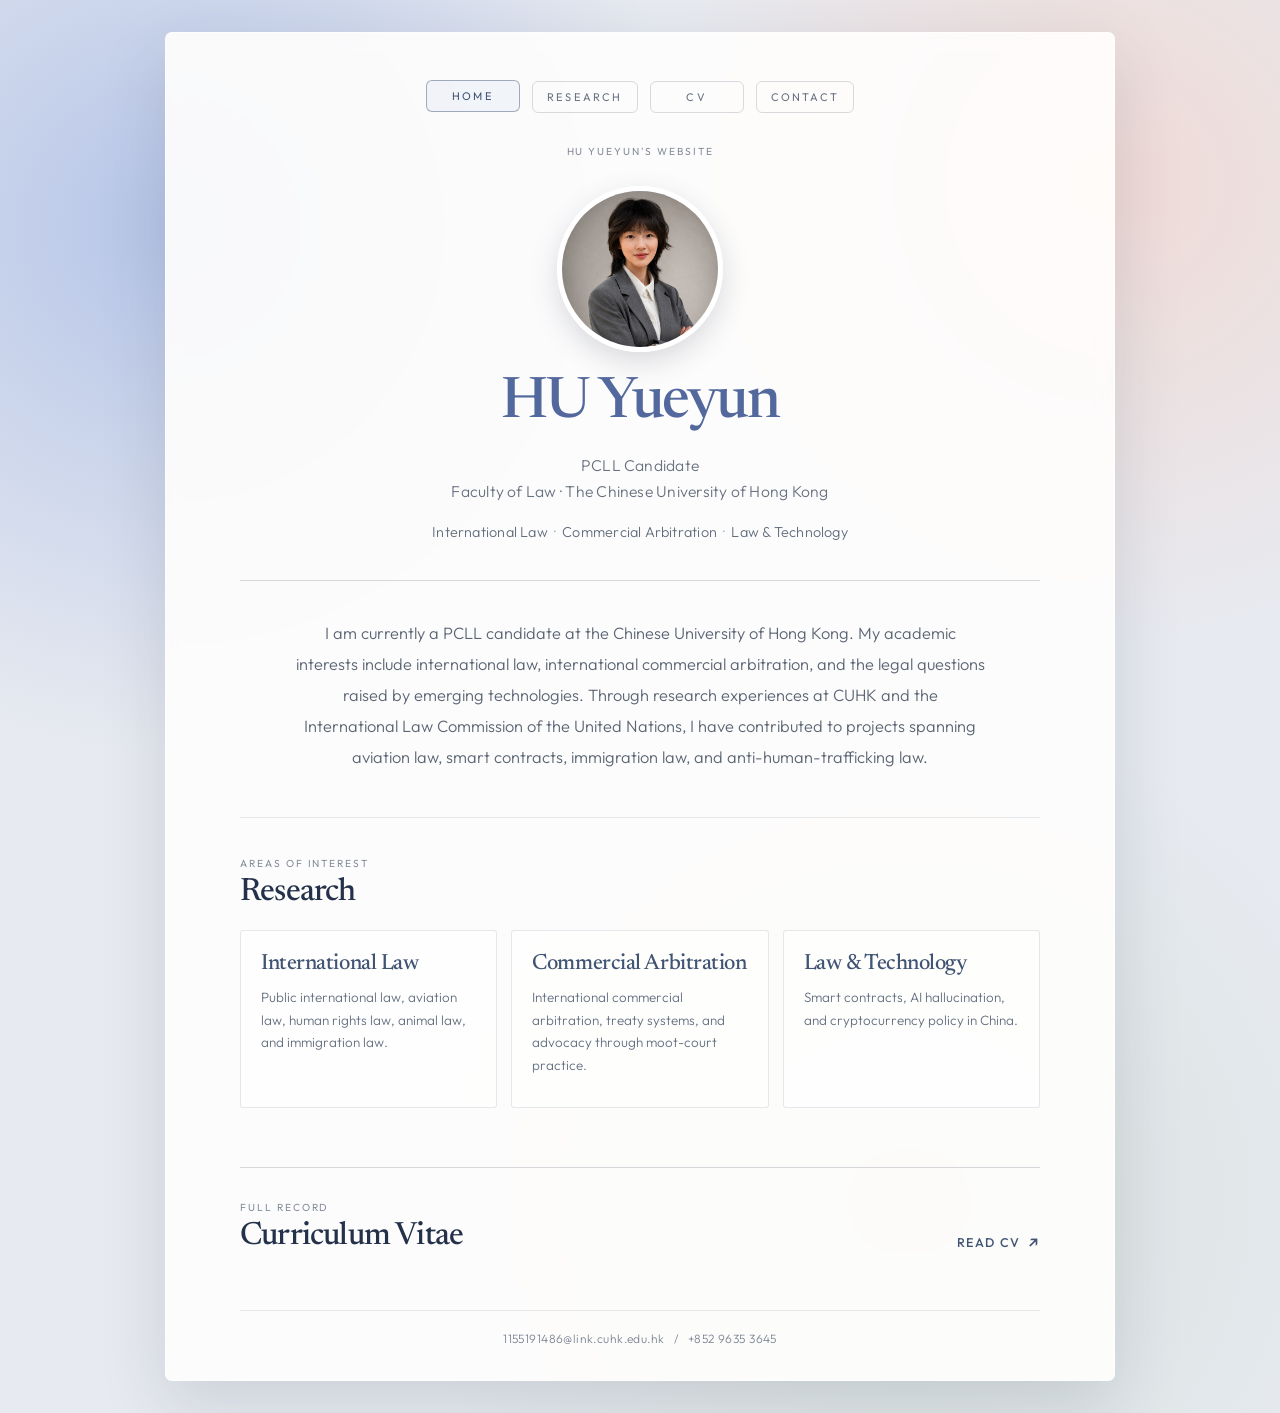
==== index.html @ 5befab6d "Add files via upload" ====
<!doctype html>
<html lang="en">
  <head>
    <meta charset="utf-8">
    <meta name="viewport" content="width=device-width, initial-scale=1">
    <meta name="description" content="HU Yueyun — PCLL candidate at the Chinese University of Hong Kong. Interests in international law, commercial arbitration, and law and technology.">
    <meta name="theme-color" content="#dce5f2">
    <title>HU Yueyun | Law</title>
    <link rel="icon" href="favicon.svg" type="image/svg+xml">
    <link rel="preconnect" href="https://fonts.googleapis.com">
    <link rel="preconnect" href="https://fonts.gstatic.com" crossorigin>
    <link href="https://fonts.googleapis.com/css2?family=Newsreader:opsz,wght@6..72,400;6..72,500;6..72,600&amp;family=Outfit:wght@300;400;500;600&amp;display=swap" rel="stylesheet">
    <link rel="stylesheet" href="style.css">
  </head>
  <body class="home-page">
    <main class="site-shell">
      <nav class="site-nav" aria-label="Primary navigation">
        <a class="is-current" href="./">Home</a>
        <a href="#research">Research</a>
        <a href="cv/index.html">CV</a>
        <a href="mailto:1155191486@link.cuhk.edu.hk">Contact</a>
      </nav>

      <section class="home-hero" aria-labelledby="page-title">
        <p class="eyebrow">HU YUEYUN'S WEBSITE</p>
        <figure class="portrait-wrap">
          <img src="assets/profile.jpg" alt="Portrait of HU Yueyun" class="portrait">
        </figure>
        <h1 id="page-title">HU Yueyun</h1>
        <p class="role">PCLL Candidate<br>Faculty of Law · The Chinese University of Hong Kong</p>
        <p class="focus-line">International Law <span>·</span> Commercial Arbitration <span>·</span> Law &amp; Technology</p>
      </section>

      <div class="rule" aria-hidden="true"></div>

      <section class="introduction" aria-label="Introduction">
        <p>
          I am currently a PCLL candidate at the Chinese University of Hong Kong. My academic interests include international law, international commercial arbitration, and the legal questions raised by emerging technologies. Through research experiences at CUHK and the International Law Commission of the United Nations, I have contributed to projects spanning aviation law, smart contracts, immigration law, and anti-human-trafficking law.
        </p>
      </section>

      <section id="research" class="interest-section" aria-labelledby="research-title">
        <p class="section-kicker">AREAS OF INTEREST</p>
        <h2 id="research-title">Research</h2>
        <div class="interest-grid">
          <article>
            <h3>International Law</h3>
            <p>Public international law, aviation law, human rights law, animal law, and immigration law.</p>
          </article>
          <article>
            <h3>Commercial Arbitration</h3>
            <p>International commercial arbitration, treaty systems, and advocacy through moot-court practice.</p>
          </article>
          <article>
            <h3>Law &amp; Technology</h3>
            <p>Smart contracts, AI hallucination, and cryptocurrency policy in China.</p>
          </article>
        </div>
      </section>

      <section class="home-action" aria-label="Curriculum vitae">
        <div>
          <p class="section-kicker">FULL RECORD</p>
          <h2>Curriculum Vitae</h2>
        </div>
        <a class="text-link" href="cv/index.html">Read CV <span aria-hidden="true">↗</span></a>
      </section>

      <footer class="site-footer">
        <a href="mailto:1155191486@link.cuhk.edu.hk">1155191486@link.cuhk.edu.hk</a>
        <span aria-hidden="true">/</span>
        <a href="tel:+85296353645">+852 9635 3645</a>
      </footer>
    </main>
  </body>
</html>
---- style.css ----
:root {
  --paper: #fffefd;
  --warm-paper: #f8f6f2;
  --ink: #24314a;
  --ink-soft: #667085;
  --line: rgba(42, 55, 78, 0.19);
  --line-light: rgba(42, 55, 78, 0.11);
  --accent: #6c7db3;
  --accent-deep: #415474;
  --sans: "Outfit", "Avenir Next", "Segoe UI", sans-serif;
  --serif: "Newsreader", "Iowan Old Style", Georgia, serif;
}

* { box-sizing: border-box; }

html { scroll-behavior: smooth; }

body {
  min-width: 320px;
  margin: 0;
  color: var(--ink);
  background: var(--warm-paper);
  font-family: var(--sans);
  font-weight: 400;
  -webkit-font-smoothing: antialiased;
  text-rendering: optimizeLegibility;
}

a { color: inherit; text-underline-offset: 0.18em; }

a:focus-visible {
  outline: 2px solid var(--accent);
  outline-offset: 4px;
}

.home-page {
  min-height: 100vh;
  padding: 32px 20px;
  background:
    radial-gradient(circle at 13% 16%, rgba(178, 194, 231, 0.92), transparent 33rem),
    radial-gradient(circle at 87% 13%, rgba(242, 214, 207, 0.78), transparent 29rem),
    radial-gradient(circle at 71% 85%, rgba(198, 215, 201, 0.45), transparent 31rem),
    #e7eaf0;
}

.site-shell {
  width: min(100%, 950px);
  margin: 0 auto;
  padding: 48px 74px 34px;
  background: rgba(255, 254, 253, 0.9);
  border: 1px solid rgba(255, 255, 255, 0.68);
  border-radius: 7px;
  box-shadow: 0 24px 66px rgba(48, 58, 81, 0.15);
  backdrop-filter: blur(8px);
}

.site-nav {
  display: flex;
  justify-content: center;
  gap: 12px;
  margin: 0;
}

.site-nav a {
  min-width: 94px;
  padding: 10px 14px 9px;
  border: 1px solid rgba(50, 61, 83, 0.18);
  border-radius: 6px;
  color: #687182;
  font-size: 0.69rem;
  font-weight: 400;
  letter-spacing: 0.2em;
  line-height: 1;
  text-align: center;
  text-decoration: none;
  text-transform: uppercase;
  transition: border-color 160ms ease, color 160ms ease, background-color 160ms ease, transform 160ms ease;
}

.site-nav a:hover,
.site-nav a.is-current {
  border-color: rgba(65, 84, 116, 0.46);
  color: var(--accent-deep);
  background: rgba(238, 241, 248, 0.76);
  transform: translateY(-1px);
}

.home-hero {
  display: grid;
  justify-items: center;
  padding: 31px 0 35px;
  text-align: center;
}

.eyebrow,
.section-kicker {
  margin: 0;
  color: #858c9a;
  font-size: 0.64rem;
  font-weight: 400;
  letter-spacing: 0.19em;
  line-height: 1.5;
  text-transform: uppercase;
}

.portrait-wrap {
  width: 166px;
  height: 166px;
  margin: 27px 0 25px;
  border: 5px solid rgba(255, 255, 255, 0.92);
  border-radius: 50%;
  overflow: hidden;
  box-shadow: 0 10px 28px rgba(54, 62, 81, 0.18);
}

.portrait {
  display: block;
  width: 100%;
  height: 100%;
  object-fit: cover;
  object-position: 50% 19%;
}

h1, h2, h3, p { margin-top: 0; }

.home-hero h1,
.cv-header h1 {
  margin-bottom: 21px;
  color: #53699d;
  font-family: var(--serif);
  font-size: clamp(2.35rem, 5.3vw, 3.55rem);
  font-weight: 500;
  letter-spacing: -0.038em;
  line-height: 0.94;
}

.role,
.focus-line {
  margin-bottom: 0;
  color: #687180;
  font-size: 0.98rem;
  font-weight: 300;
  letter-spacing: 0.015em;
  line-height: 1.66;
}

.focus-line {
  max-width: 620px;
  margin-top: 17px;
  color: #626e7d;
  font-size: 0.9rem;
}

.focus-line span { color: #9eabc0; padding: 0 0.2em; }

.rule {
  width: 100%;
  height: 1px;
  background: var(--line);
}

.introduction {
  max-width: 690px;
  margin: 0 auto;
  padding: 37px 0 43px;
  color: #5b6574;
  font-size: 1.025rem;
  font-weight: 300;
  line-height: 1.9;
  text-align: center;
}

.introduction p { margin-bottom: 0; }

.interest-section {
  padding: 38px 0 12px;
  border-top: 1px solid var(--line-light);
}

.interest-section h2,
.home-action h2 {
  margin: 5px 0 22px;
  color: var(--ink);
  font-family: var(--serif);
  font-size: 2rem;
  font-weight: 500;
  letter-spacing: -0.025em;
}

.interest-grid {
  display: grid;
  grid-template-columns: repeat(3, 1fr);
  gap: 14px;
}

.interest-grid article {
  min-height: 178px;
  padding: 22px 20px 20px;
  border: 1px solid var(--line-light);
  border-radius: 3px;
  background: rgba(255, 255, 255, 0.46);
  transition: transform 180ms ease, box-shadow 180ms ease;
}

.interest-grid article:hover {
  transform: translateY(-3px);
  box-shadow: 0 13px 24px rgba(54, 62, 81, 0.09);
}

.interest-grid h3 {
  margin-bottom: 11px;
  color: var(--accent-deep);
  font-family: var(--serif);
  font-size: 1.38rem;
  font-weight: 500;
  letter-spacing: -0.02em;
}

.interest-grid p {
  margin-bottom: 0;
  color: #657080;
  font-size: 0.84rem;
  font-weight: 300;
  line-height: 1.68;
}

.home-action {
  display: flex;
  align-items: end;
  justify-content: space-between;
  gap: 24px;
  margin-top: 47px;
  padding: 32px 0 0;
  border-top: 1px solid var(--line);
}

.home-action h2 { margin-bottom: 0; }

.text-link,
.download-link {
  display: inline-flex;
  align-items: center;
  gap: 7px;
  color: var(--accent-deep);
  font-size: 0.79rem;
  font-weight: 500;
  letter-spacing: 0.11em;
  text-decoration: none;
  text-transform: uppercase;
}

.text-link:hover,
.download-link:hover { color: #7e91c5; }
.text-link span { font-size: 1rem; transition: transform 160ms ease; }
.text-link:hover span { transform: translate(2px, -2px); }

.site-footer {
  display: flex;
  justify-content: center;
  flex-wrap: wrap;
  gap: 9px;
  margin-top: 58px;
  padding-top: 20px;
  border-top: 1px solid var(--line-light);
  color: #7b8493;
  font-size: 0.75rem;
  font-weight: 300;
  letter-spacing: 0.035em;
}

.site-footer a { text-decoration: none; }
.site-footer a:hover { color: var(--accent-deep); }

/* CV */
.cv-page {
  padding: 32px 20px 55px;
  background: #f4f2ee;
}

.cv-shell {
  width: min(100%, 1000px);
  margin: 0 auto;
  padding: 42px 64px 30px;
  background: var(--paper);
  border: 1px solid #e7e3dc;
  box-shadow: 0 14px 45px rgba(62, 57, 47, 0.07);
}

.cv-nav {
  justify-content: flex-end;
}

.cv-nav a { min-width: 83px; }

.cv-header {
  display: flex;
  align-items: end;
  justify-content: space-between;
  gap: 30px;
  padding: 69px 0 37px;
  border-bottom: 1px solid var(--line);
}

.cv-header h1 {
  margin: 5px 0 14px;
  color: var(--ink);
  font-size: clamp(2.65rem, 5vw, 4rem);
}

.cv-contact {
  display: flex;
  flex-wrap: wrap;
  gap: 7px;
  margin-bottom: 0;
  color: #697385;
  font-size: 0.84rem;
  font-weight: 300;
}

.cv-contact a { text-decoration: none; }
.cv-contact a:hover { color: var(--accent-deep); }

.download-link {
  flex: 0 0 auto;
  margin-bottom: 3px;
  padding-bottom: 4px;
  border-bottom: 1px solid currentColor;
}

.download-link span { font-size: 1rem; }

.cv-section {
  display: grid;
  grid-template-columns: 172px minmax(0, 1fr);
  gap: 34px;
  padding: 43px 0 5px;
}

.cv-section > h2 {
  margin: 0;
  color: #596270;
  font-size: 0.68rem;
  font-weight: 500;
  letter-spacing: 0.16em;
  line-height: 1.6;
  text-transform: uppercase;
}

.cv-entry,
.list-entry,
.work-list,
.activity-list,
.language-line {
  grid-column: 2;
}

.cv-entry {
  display: grid;
  grid-template-columns: minmax(0, 1fr) 122px;
  gap: 20px;
  margin-bottom: 29px;
}

.entry-heading h3 {
  margin-bottom: 2px;
  color: var(--ink);
  font-family: var(--serif);
  font-size: 1.27rem;
  font-weight: 600;
  letter-spacing: -0.015em;
  line-height: 1.13;
}

.entry-heading > p,
.list-context {
  margin-bottom: 9px;
  color: #687385;
  font-size: 0.86rem;
  font-weight: 300;
  line-height: 1.45;
}

.entry-date {
  margin: 3px 0 0;
  color: #7a8493;
  font-size: 0.7rem;
  font-weight: 400;
  letter-spacing: 0.04em;
  line-height: 1.4;
  text-align: right;
  text-transform: uppercase;
}

.cv-entry ul,
.award-list,
.activity-list,
.work-list {
  margin: 0;
  padding-left: 1.1em;
  color: #4e596a;
  font-size: 0.88rem;
  font-weight: 300;
  line-height: 1.63;
}

.cv-entry li + li,
.award-list li + li,
.activity-list li + li,
.work-list li + li { margin-top: 5px; }

.list-entry { margin-bottom: 29px; }
.work-list, .activity-list { margin-bottom: 29px; }
.work-list li::marker { color: #8491ad; font-family: var(--serif); }

.language-line {
  margin-bottom: 29px;
  color: #4e596a;
  font-size: 0.91rem;
  font-weight: 300;
  line-height: 1.8;
}

.language-line span {
  color: #7a8493;
  font-size: 0.78em;
  letter-spacing: 0.025em;
}

.cv-section-last { padding-bottom: 0; }

.cv-footer {
  display: flex;
  justify-content: space-between;
  gap: 20px;
  margin-top: 29px;
  padding-top: 24px;
  border-top: 1px solid var(--line);
  color: #778091;
  font-size: 0.72rem;
  font-weight: 300;
  letter-spacing: 0.03em;
}

.cv-footer a { color: var(--accent-deep); text-decoration: none; }
.cv-footer a:hover { color: var(--accent); }
.cv-footer p { margin-bottom: 0; }

@media (max-width: 700px) {
  .home-page,
  .cv-page { padding: 0; }

  .site-shell,
  .cv-shell {
    min-height: 100vh;
    padding: 30px 24px;
    border: 0;
    border-radius: 0;
    box-shadow: none;
  }

  .home-page { background: #eef0f4; }

  .site-nav { gap: 7px; }
  .site-nav a { min-width: 0; padding: 10px 11px 9px; font-size: 0.61rem; letter-spacing: 0.15em; }

  .home-hero { padding: 27px 0 31px; }
  .portrait-wrap { width: 148px; height: 148px; margin: 23px 0 22px; }
  .home-hero h1 { margin-bottom: 17px; }
  .role { font-size: 0.9rem; }
  .focus-line { font-size: 0.8rem; line-height: 1.7; }
  .introduction { padding: 31px 0 36px; font-size: 0.97rem; text-align: left; }
  .interest-section { padding-top: 33px; }
  .interest-grid { grid-template-columns: 1fr; gap: 10px; }
  .interest-grid article { min-height: auto; padding: 19px 18px; }
  .home-action { align-items: start; margin-top: 38px; padding-top: 28px; }
  .site-footer { margin-top: 43px; }

  .cv-nav { justify-content: center; }
  .cv-header { display: block; padding: 49px 0 29px; }
  .cv-header h1 { margin-bottom: 11px; }
  .download-link { margin-top: 23px; }
  .cv-section { display: block; padding: 34px 0 0; }
  .cv-section > h2 { margin-bottom: 22px; }
  .cv-entry { grid-template-columns: 1fr; gap: 7px; margin-bottom: 27px; }
  .entry-date { order: -1; text-align: left; }
  .entry-heading h3 { font-size: 1.22rem; }
  .cv-entry ul, .award-list, .activity-list, .work-list { font-size: 0.86rem; }
  .list-entry, .work-list, .activity-list, .language-line { margin-bottom: 27px; }
  .cv-footer { display: block; margin-top: 35px; }
  .cv-footer p { margin-top: 14px; }
}

@media (prefers-reduced-motion: reduce) {
  html { scroll-behavior: auto; }
  *, *::before, *::after { transition-duration: 0.01ms !important; }
}
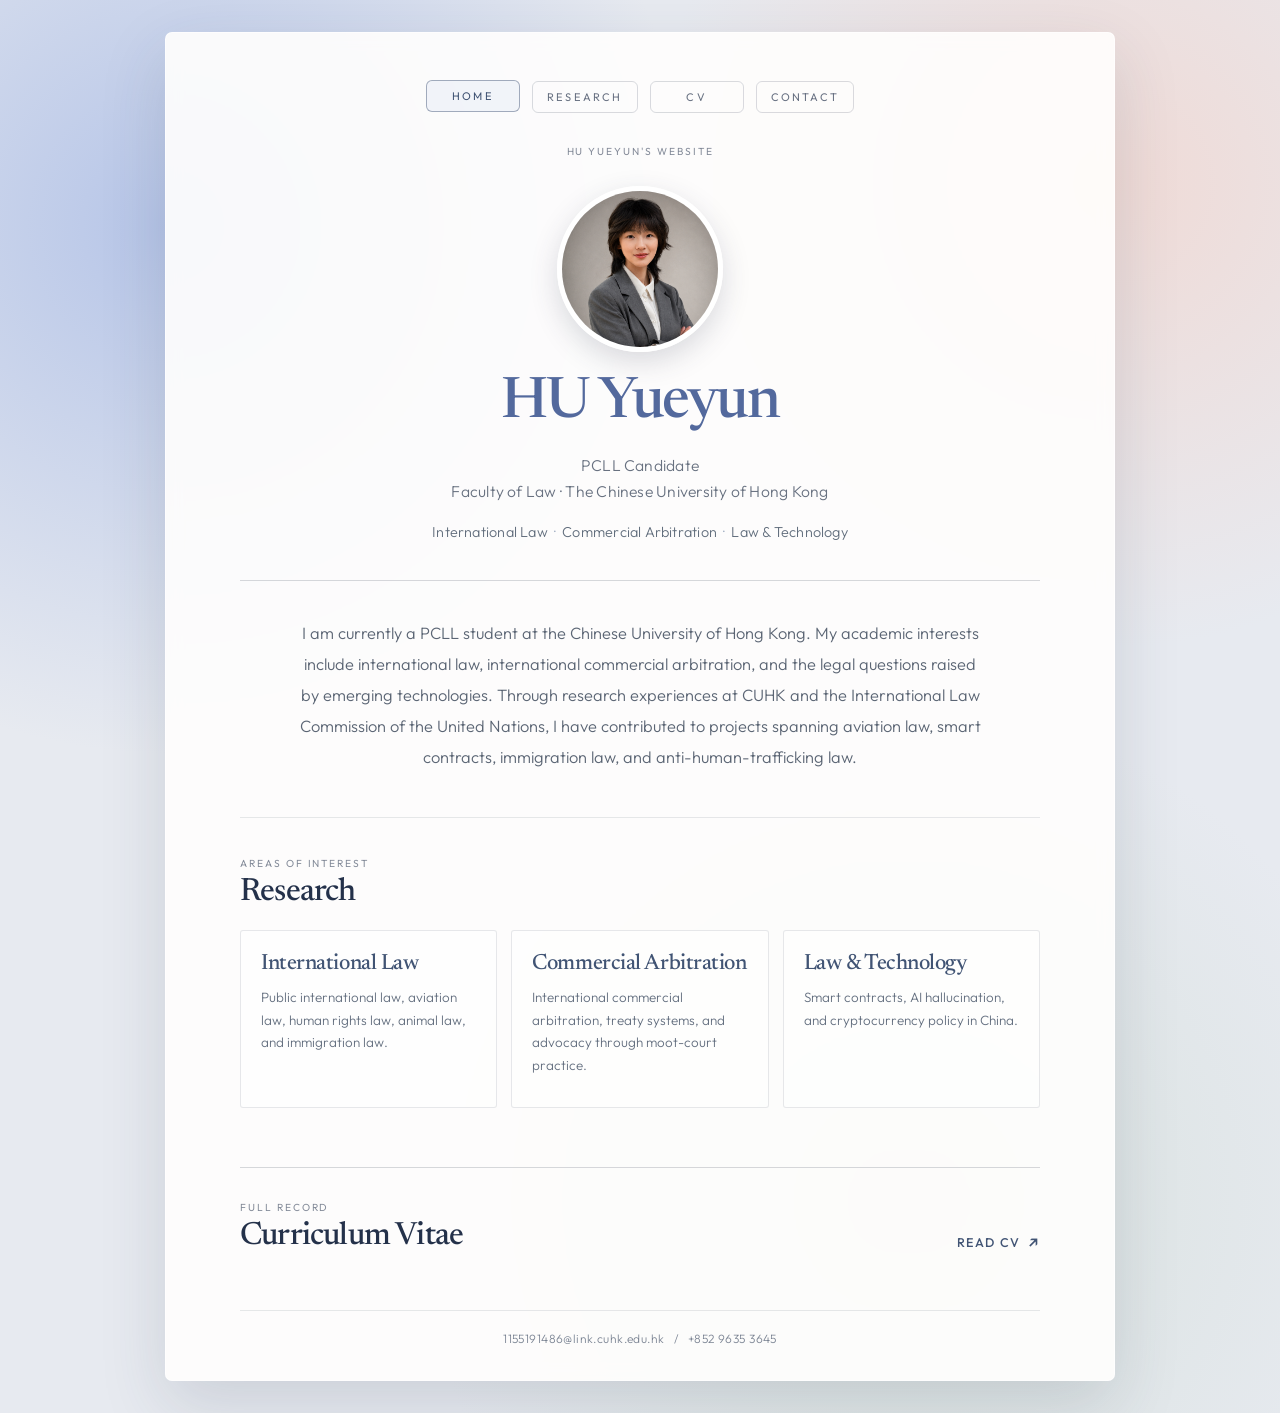
==== commit cc8062ba: "Update index.html" ====
--- a/index.html
+++ b/index.html
@@ -35,7 +35,7 @@
 
       <section class="introduction" aria-label="Introduction">
         <p>
-          I am currently a PCLL candidate at the Chinese University of Hong Kong. My academic interests include international law, international commercial arbitration, and the legal questions raised by emerging technologies. Through research experiences at CUHK and the International Law Commission of the United Nations, I have contributed to projects spanning aviation law, smart contracts, immigration law, and anti-human-trafficking law.
+          I am currently a PCLL student at the Chinese University of Hong Kong. My academic interests include international law, international commercial arbitration, and the legal questions raised by emerging technologies. Through research experiences at CUHK and the International Law Commission of the United Nations, I have contributed to projects spanning aviation law, smart contracts, immigration law, and anti-human-trafficking law.
         </p>
       </section>
 
